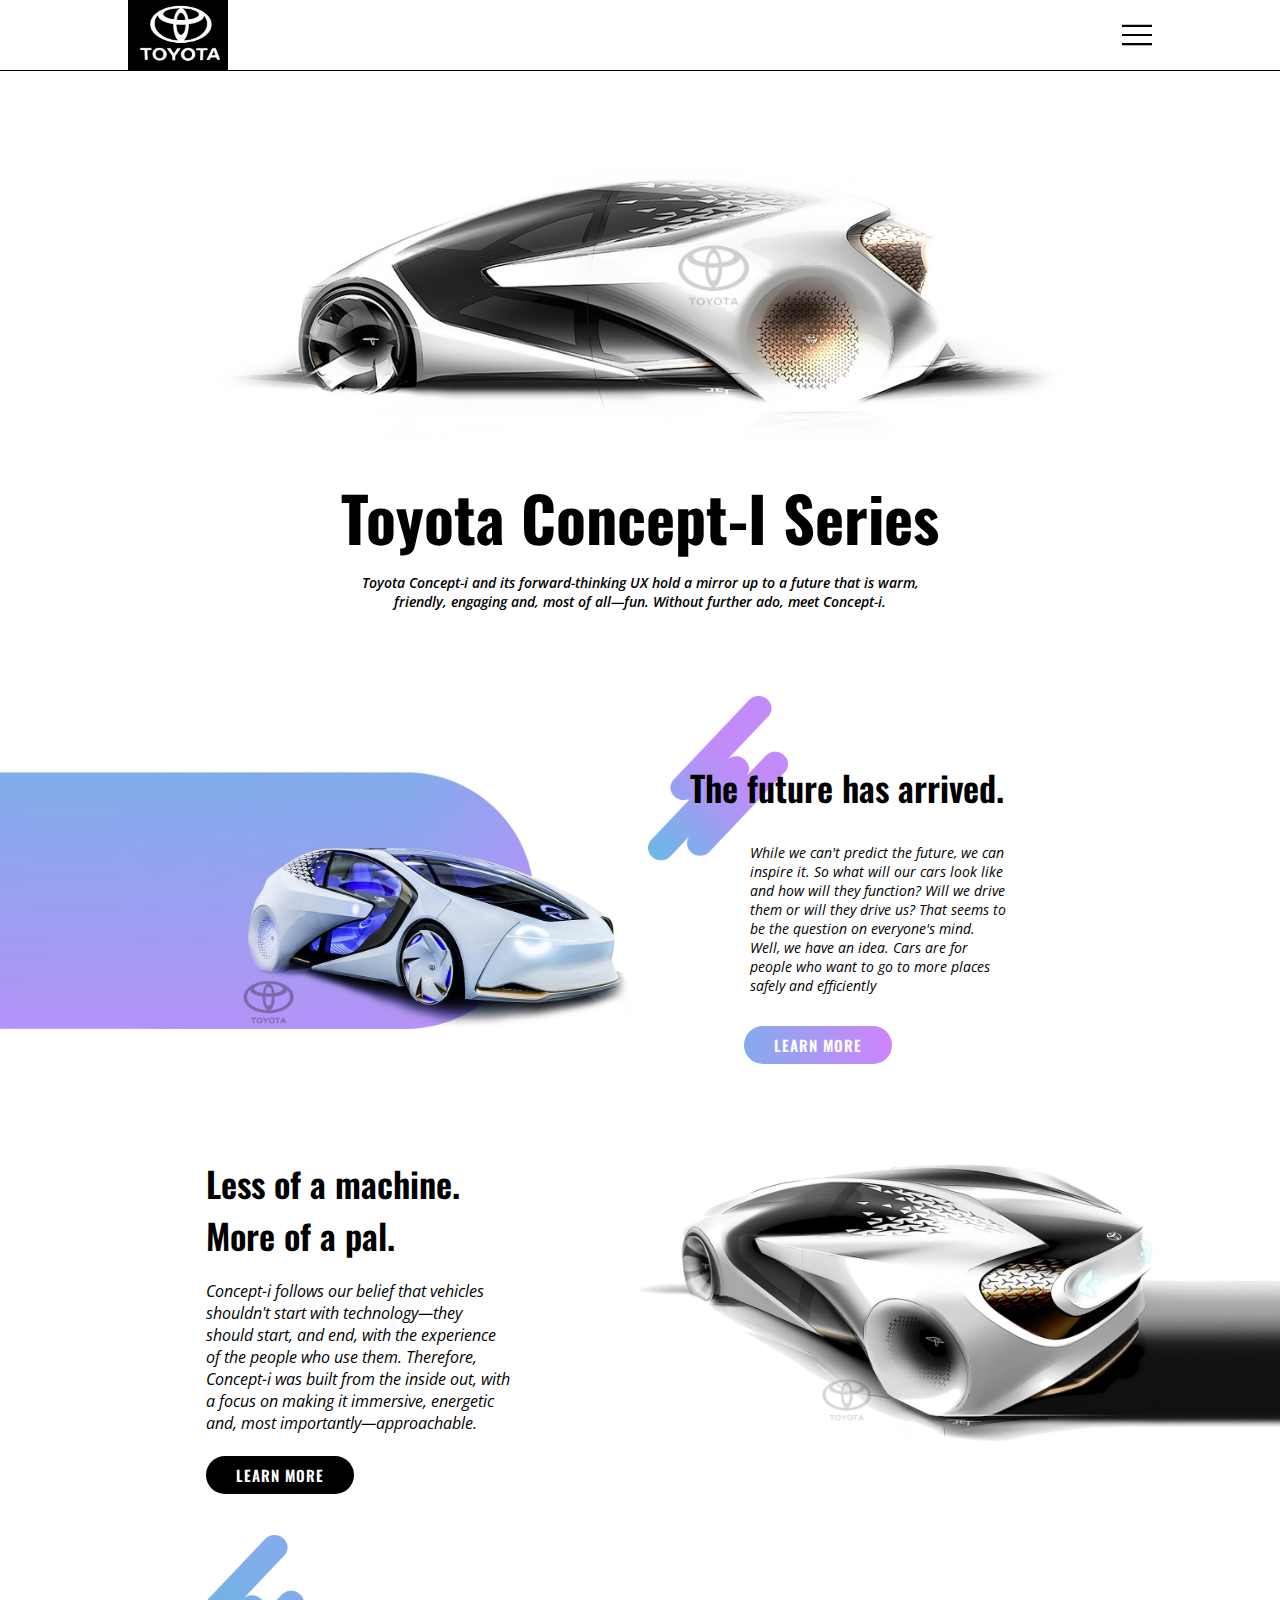
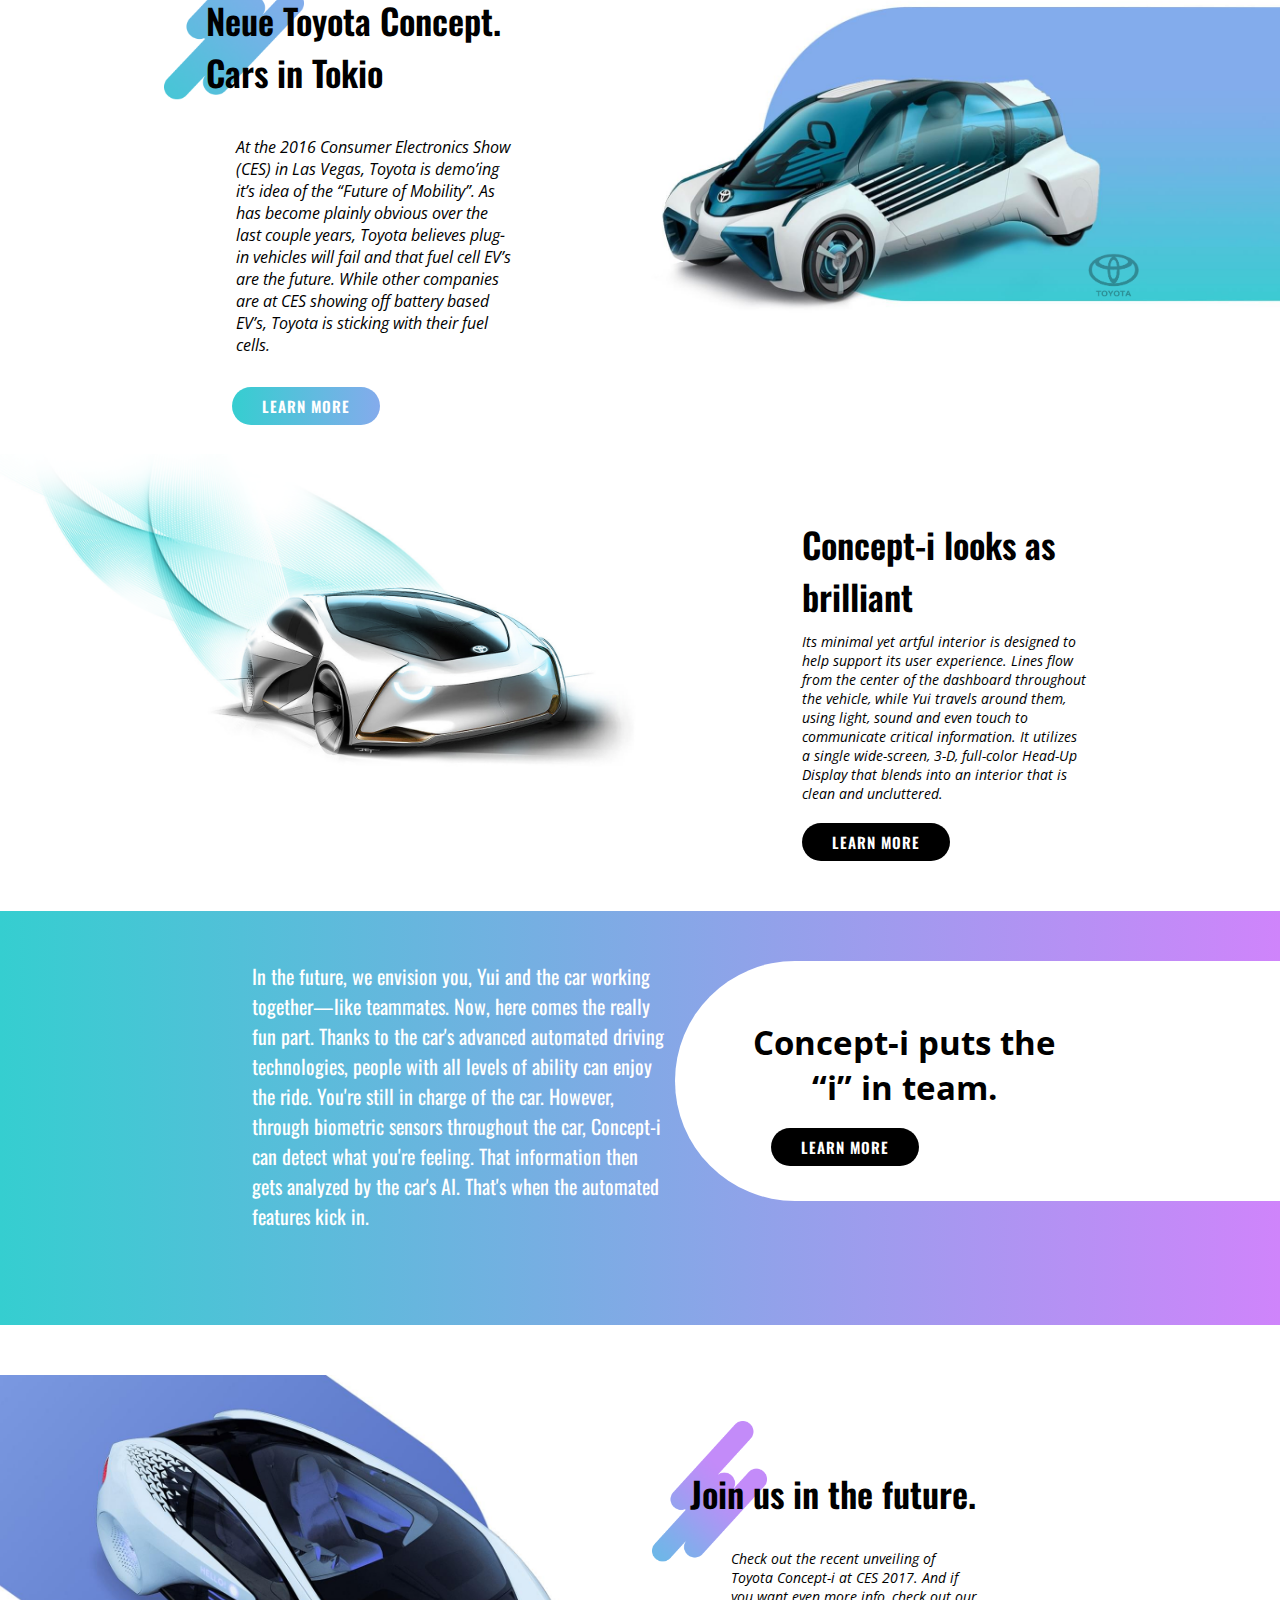
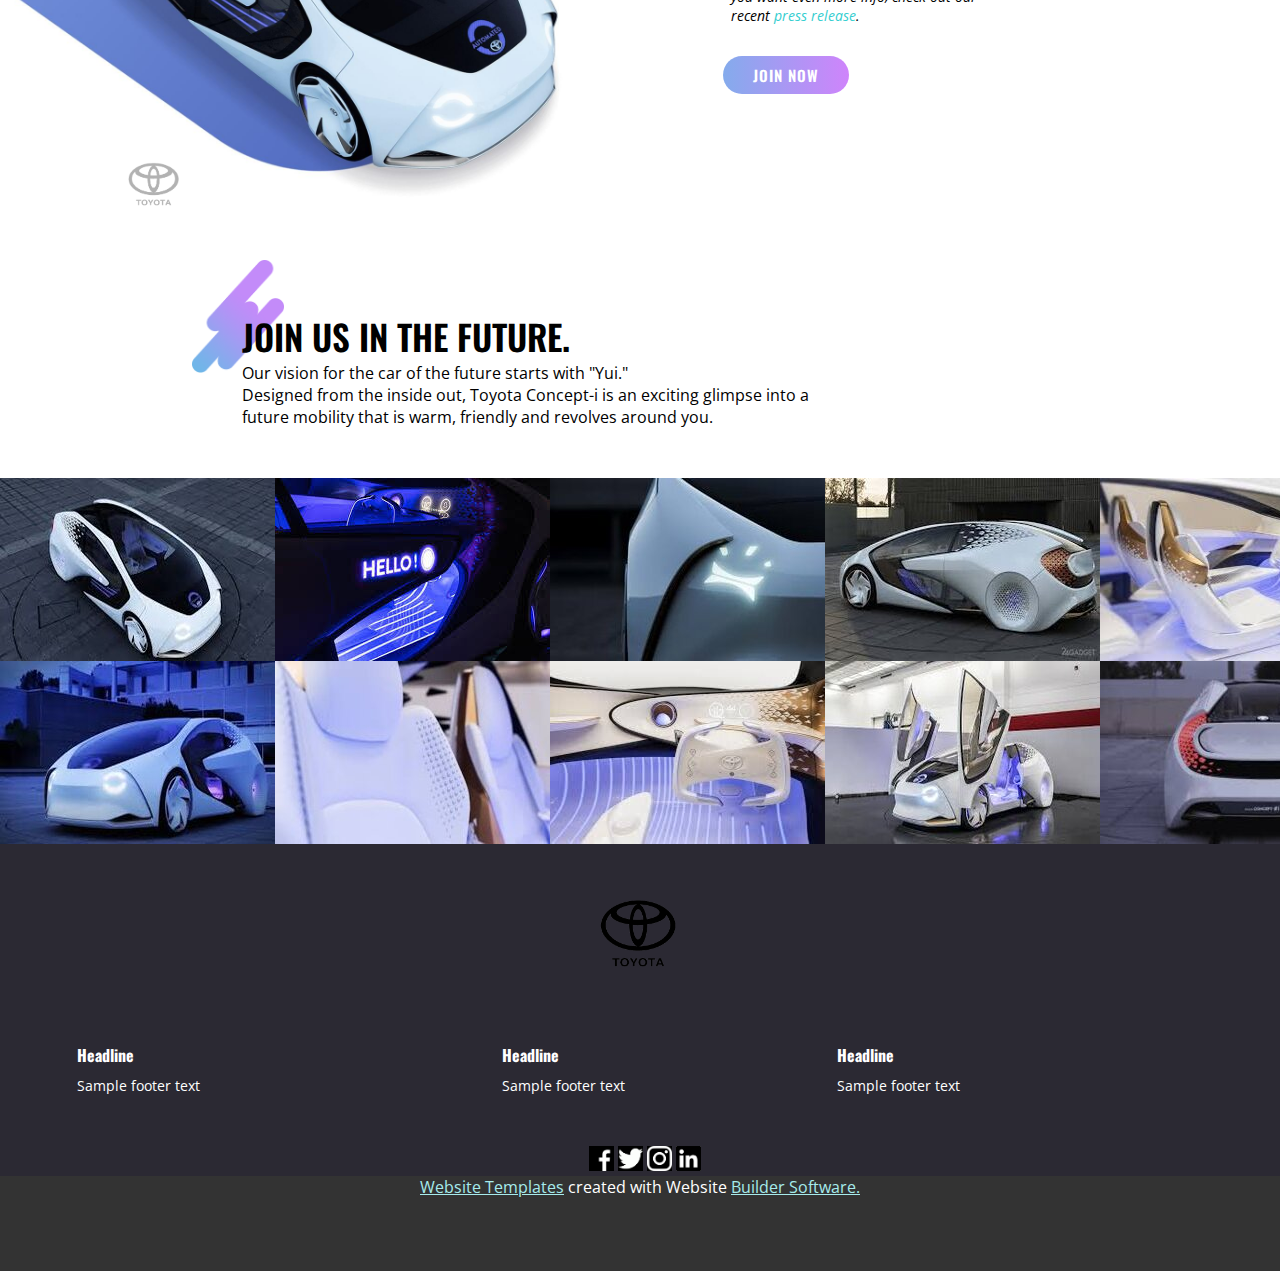
==== index.html @ d62bec1c "Car-sayt" ====
<!DOCTYPE html>
<html lang="en">
<head>
    <meta charset="UTF-8">
    <meta name="viewport" content="width=device-width, initial-scale=1.0">
    <title>Advanced-innovation-cars</title>
    <link rel="stylesheet" href="assets/css/style.css">
    <link rel="icon"  type="image/x-icon" href="assets/images/icon.png">
</head>
<body>
    <div class="first-section">
        <div class="first-section-inner inner">
            <img class="logo" src="assets/images/Tayota.jpeg" alt="">
            <img class="menu" src="assets/images/icons8-menu-52.png" alt="">
        </div>
    </div>  

    <div class="second-section">
        <div class="second-section-inner inner">
            <img src="./assets/images/Car.jpeg" class="car" alt="">
            <div class="second-section-content">
                <h1 class="title">Toyota Concept-I Series</h1>
                <p class="p">Toyota Concept-i and its forward-thinking UX hold a mirror up to a future that is warm, friendly, engaging and, most of all—fun. Without further ado, meet Concept-i.</p>
            </div>
        </div>
    </div>


    <div class="third-section">
        <img src="./assets/images/Car2.jpeg" class="img2" alt="">
        <img src="/assets/images/Toyota3.png" class="img3" alt="">
            <div class="third-section-content">
                <img class="img" src="./assets/images/img.png" alt="">
                <div class="third-section-elements">
                    <h3 class="title2">The future has arrived.</h3>
                    <p class="p">While we can't predict the future, we can inspire it. So what will our cars look like and how will they function? Will we drive them or will they drive us? That seems to be the question on everyone's mind. Well, we have an idea. Cars are for people who want to go to more places safely and efficiently</p>
                    <a href="https://www.toyota.com/" target="_blank" class="Bt title">Learn More</a>
                </div>
            </div>
    </div>


    <div class="fourth-section">
        <div class="fourth-section-content">
            <div class="fourth-section-elements">
                <h3 class="title3 title2">Less of a machine.</h3>
                <h3 class="title3 title2">More of a pal.</h3>
                <div class="text">
                    <p>Concept-i follows our belief that vehicles shouldn't start with technology—they should start, and end, with the experience of the people who use them. Therefore, Concept-i was built from the inside out, with a focus on making it immersive, energetic and, most importantly—approachable.</p>
                </div>
                <a href="https://www.toyota.com/" target="_blank" class="Bt2 title">Learn More</a>
            </div>
        </div>
        <img src="./assets/images/Car3.jpeg" class=" car4" alt="">
    </div>
    <div class="empty"> 

    </div>

    <div class="five-section">
        <div class="five-section-content">
            <img class="logo2" src="./assets/images/img2.png" alt="">
            <div class="five-section-elements">
                <h3 class="title3 title2">Neue Toyota Concept.</h3>
                <h3 class="title3 title2">Cars in Tokio</h3>
                <div class="text2">
                    <p>At the 2016 Consumer Electronics Show (CES) in Las Vegas, Toyota is demo’ing it’s idea of the “Future of Mobility”. As has become plainly obvious over the last couple years, Toyota believes plug-in vehicles will fail and that fuel cell EV’s are the future. While other companies are at CES showing off battery based EV’s, Toyota is sticking with their fuel cells.</p>
                </div>
                <a href="https://www.toyota.com/" target="_blank" class="Bt3 title">Learn More</a>
            </div>
        </div>
        <img src="./assets/images/Car4.jpeg" class=" car5" alt="">
        <img src="/assets/images/Toyota3.png" class="logo3" alt="">
    </div> 



    
    <div class="six-section">
        <img src="./assets/images/car4.png" class="car6" alt="">
            <div class="-sixsection-content">
                <img class="img" src="./assets/images/img.png" alt="">
                <div class="six-section-elements">
                    <h3 class="title2">Concept-i looks as <br> brilliant</h3>
                    <p class="p">Its minimal yet artful interior is designed to help support its user experience. Lines flow from the center of the dashboard throughout the vehicle, while Yui travels around them, using light, sound and even touch to communicate critical information. It utilizes a single wide-screen, 3-D, full-color Head-Up Display that blends into an interior that is clean and uncluttered.</p>
                    <a href="https://www.toyota.com/" target="_blank" class="Bt4 title">Learn More</a>
                </div>
            </div>
    </div>




    <div class="seven-section">
       <div class="text3">
        <p>In the future, we envision you, Yui and the car working together—like teammates. Now, here comes the really fun part. Thanks to the car's advanced automated driving technologies, people with all levels of ability can enjoy the ride. You're still in charge of the car. However, through biometric sensors throughout the car, Concept-i can detect what you're feeling. That information then gets analyzed by the car's AI. That's when the automated features kick in.</p>
       </div>
        <div class="seven-section-content">
            <div class="box">
                <div class="seven-section-elements">
                    <div class="text6">
                        <h3 class="tl">Concept-i puts the <br>  “i” in team.</h3>
                    </div>
                    <a href="https://www.toyota.com/" target="_blank" class="Bt5 title">Learn More</a>
                </div>
            </div>
        </div>
    </div>



    <div class="eight-section">
        <img src="./assets/images/Car5.jpeg" class="img2" alt="">
        <img src="/assets/images/Toyota3.png" class="logo4" alt="">
            <div class="eight-section-content">
                <img class="img8" src="./assets/images/img.png" alt="">
                <div class="eight-section-elements">
                    <h3 class="title2">Join us in the future.</h3>
                    <div class="text-link">
                        <p class="p">Check out the recent unveiling of Toyota Concept-i at CES 2017. And if you want even more info, check out our recent <a class="link" target="_blank" href="https://pressroom.toyota.com/"> press release</a>.</p>
                        <a href="https://www.toyota.com/" target="_blank" class="Bt6 title">Join Now</a>
                    </div>
                </div>
            </div>
    </div>

    <div class="nine-section">
            <div class="nine-section-content">
                <img class="img9" src="./assets/images/img.png" alt="">
                <div class="nine-section-elements">
                    <h3 class="title2">JOIN US IN THE FUTURE.</h3>
                    <p class="text7">Our vision for the car of the future starts with "Yui." <br>
                        Designed from the inside out, Toyota Concept-i is an exciting glimpse into a future mobility that is warm, friendly and revolves around you.</p>                </div>
            </div>
    </div>


    <div class="ten-section">
        <div class="photos">
            <div class="photo1 photo">
                <img src="./assets/images/Car6 .jpg" alt="">
            </div>
            <div class="photo2 photo">
                <img src="./assets/images/Car7.jpg" alt="">
            </div>
            <div class="photo3 photo">
                <img src="./assets/images/Car8.jpg" alt="">
            </div>
            <div class="photo4 photo">
                <img src="./assets/images/Car9.jpg" alt="">
            </div>
            <div class="photo5 photo">
                <img src="./assets/images/Car10.jpg" alt="">
            </div>
            <div class="photo6 photo">
                <img src="./assets/images/Car11.jpg" alt="">
            </div>
            <div class="photo7 photo">
                <img src="./assets/images/Car12.jpg" alt="">
            </div>
            <div class="photo8 photo">
                <img src="./assets/images/Car13.jpg" alt="">
            </div>
            <div class="photo9 photo">
                <img src="./assets/images/Car14.jpg" alt="">
            </div>
            <div class="photo10 photo">
                <img src="./assets/images/Car15.jpg" alt="">
            </div>
        </div>
    </div>



    <div class="eleven-section">
        <div class="link3">
            <a  target="_blank" href="./index.html"><img src="./assets/images/Toyota3.png" class="logo5" alt=""></a>
        </div>
        <div class="text-over">
            <div class="text8">
                <h4 class="title6">Headline</h4>
                <p class="samp">Sample footer text</p>
            </div>
            <div class="text9">
                <h4 class="title6">Headline</h4>
                <p class="samp">Sample footer text</p>
            </div>
            <div class="text10">
                <h4 class="title6">Headline</h4>
                <p class="samp">Sample footer text</p>
            </div>
        </div>
        <div class="eleven-element-section">
            <a target="_blank" href="/index.html"><img src="/assets/images/Facelogo.png" alt="" class="facelogo"></a>
            <a target="_blank" href="/index.html"><img src="/assets/images/twitter.png" alt="" class="twitlogo"></a>
            <a target="_blank" href="/index.html"><img src="/assets/images/Instalogo.png" alt="" class="Instalogo"></a>
            <a target="_blank" href="/index.html"><img src="/assets/images/linklogo.png" alt="" class="linklogo"></a>
        </div>
    </div>
    <div class="twenty-section">
        <div class="twenty-section-elements">
            <p class="text14"> <a target="_blank" class="text12" href="./index.html">Website Templates</a> created with Website <a target="_blank" class="text13" href="./index.html">Builder Software.</a></p>
        </div>
    </div>
</body>
</html>
---- assets/css/style.css ----
@import url('https://fonts.googleapis.com/css2?family=Oswald:wght@200..700&display=swap');
@import url('https://fonts.googleapis.com/css2?family=Open+Sans:ital,wght@0,300..800;1,300..800&display=swap');
*{
    margin: 0;
    padding: 0;
    box-sizing: border-box;
    font-family: "Open Sans", sans-serif;
}
.menu{
    width: 30px;
    height: 30px;
}
.logo{
    width: 100px;
    height: 70px;
}
.inner{
    width: 80%;
    margin: auto;
}
.title{
    font-family: "Oswald", sans-serif;
    font-size: 67px;
}


.first-section{
    border-bottom: 0.5px solid #000;
}

.first-section-inner{
    display: flex;
    align-items: center;
    justify-content: space-between;
}

.car{
    width: 73%;
    height: 23%;
}
.second-section{
    padding: 50px 0px;
}
.second-section-inner{
    padding: 50px 0px ;
    display: flex;
    flex-direction: column;
    align-items: center;
    margin: auto;
    width: 600px;
}
.second-section-content,.car{
    width: 140%;
}
.title{
    font-family: "Oswald", sans-serif;
    font-size: 62px;
}
.p{
    font-size: 14px;
    font-style: italic;
    font-weight: 600;
    margin-top: 10px;
}
.second-section-content{
    width: 100%;
    text-align: center;
    margin-top: 30px;
}

.third-section-content,.img2,.car4,.car5,.car6{
    width: 50%;
}
.car6{
    margin-top: -5%;
}
.third-section,.fourth-section,.five-section,.six-section,.seven-section,.eight-section,.nine-section{
    padding: 50px 0;
    display: flex;
    align-items: start;
    gap: 50px;
}
.third-section-content,.fourth-section-content,.five-section-content,.six-section-content,.seven-section-content,.eight-section-content,.nine-section-content{
    position: relative;
    width: 30%;
    z-index: 1;
}
.img,.logo2{
    width: 140px;
    position: absolute;
    top: 0;
    left: -11%;
    height: 165px;
    z-index: 0;
    top: -22%;
}
.third-section-elements,.five-section-elements,.six-section-elements,.seven-section-elements,.eight-section-elements,.nine-section-elements{
    z-index: 1;
    position: relative;
}
.third-section-elements p,.five-section-elements p,.eight-section-elements p{
    padding: 20px 0 20px 60px;
    font-weight: 400;
    margin-right: 17%;
    font-style: italic;
    margin-bottom: 5%;
}
.five-section-elements p{
    padding: 20px 0 20px 30px;   
}
.six-section-elements{
    margin-left: 19%;
}
.fourth-section-elements p,.six-section-elements p,.seven-section p{
    font-weight: 400;
    margin-right: 17%;
    font-style: italic;
    margin-bottom: 5%; 
}
.seven-section p{
    font-style: normal;
    margin-right: 53%;
    font-family: "Oswald", sans-serif;
    color: white;
}

.title2{
    font-size: 35px;
    font-weight: 600;
    font-family: "Oswald", sans-serif;
}
.Bt,.Bt2,.Bt3,.Bt6{
    background-image: linear-gradient(to right, #84abec, #cf84fb);
    padding: 8px 30px;
    border-radius: 20px;
    color: #FFF;
    letter-spacing: 1px;
    text-transform: uppercase;
    text-decoration: none;
    font-weight: 600;
    font-size: 15px;
    margin-left: 14%;
}
.Bt2,.Bt4,.Bt5{
    background-image: none;
    background-color: #000;
    padding: 8px 30px;
    border-radius: 20px;
    color: #FFF;
    letter-spacing: 1px;
    text-transform: uppercase;
    text-decoration: none;
    font-weight: 600;
    margin-left: 0%;
    font-size: 15px;
    display: block;
    margin-top: 6%;
    width: max-content;
}

.Bt3{
    background-image: linear-gradient(to right, #35ced0, #84abec);
    margin-left: 7%;
}

.img3,.logo3{
    width: 4%;
    z-index: 0;
    position: absolute;
    opacity: 0.3;
    margin-top: 16.9%;
    margin-left: 19%;
}
.logo3{
    margin-top: 20%;
    margin-right: 11%;
}
.logo2{
    margin-top: 9%;
}
.fourth-section,.five-section,.seven-section{
    justify-content: end;
}
.fourth-section-elements,.five-section-elements{
    margin-right: 4%;
}
.text,.text2{
    margin-top: 5%;
}
.six-section-elements{
    margin-right: 23%;
}
.seven-section{
    justify-content: end;
    background-image: linear-gradient(-90deg, #cf84fb, #35ced0);
    width: 100%;
}
.text3{
    margin-left: 19.7%;
    font-size: 20px;
}
.seven-section-elements{
    position: relative;

}
.text6,.seven-section-elements{
    margin-right: -100%;
    text-align: center;
    margin-top: 33%;
}
.text6{
    margin-top: 16%;
    margin-left: -50%;
    font-weight: 700;
}
.box{
    background-color: white;
    position: absolute;
    right: 0;
    font-size: 28px;
    padding: 10px 450px 35px 7px;
    border-top-left-radius: 300px;
    border-bottom-left-radius: 300px;
}
.Bt5{
    margin-left: 30%;
}
.link{
    color:#35ced0;
    text-decoration: none;
}
.eight-section-elements{
    margin-top: 24%;
}
.text-link{
    margin-left: -5%;
    margin-right: 8%;
}
.img8{
    width: 30%;
    position: absolute;
    z-index: 0;
    margin-top: 12%;
    margin-left: -10%;
}
.logo4{
    width: 4%;
    opacity: 0.3;
    position: absolute;
    z-index: 0;
    margin-top: 30%;
    margin-left: 10%;
}
.nine-section-content{
    z-index: 1;
    position: relative;
}
.img9{
    width: 24%;
    position: absolute;
    z-index: 0;
    margin-top: -13%;
    margin-left: 50%;
}
.nine-section-elements{
    margin-left: 63%;
    margin-right: -123%;
}
.text7{
    margin-right: 3%;
}

.photo{
    height: 0px;
}

.photos{
    width: 100px;
    height: 366px;
    display: grid;
    grid-template-columns: repeat(5,1fr);
}
.logo5{
    width: 95%;
    height: 80px;
}
.eleven-section{
    background-color: #2b2933;
}
.link3{
    display: flex;
    align-items: center;
    justify-content:space-around;
}
.logo5{
    margin-top: 63%;
}
.text-over{
    display: flex;
    align-items: center;
    justify-content: space-between;
    color: white;
    margin-top: 5%;
}
.text8{
    margin-left: 6%;
}
.title6{
    font-family: "Oswald", sans-serif;
}
.samp{
    font-size: 14px;
    margin-top: 7%;
}
.text9{
    margin-left: -18%;
}
.text10{
    position: relative;
    right: 25%;
}
.facelogo,.twitlogo,.Instalogo,.linklogo{
    width: 14%;
}
.eleven-element-section{
    margin: auto;
    width: 14%;
    margin-top: 4%;
    margin-left: 46%;
}
.twenty-section{
    width: 100%;
    height: 95px;
    background-color: #333333;
}
.text12,.text13{
    color: #A6EBEC;
}
.text14{
    width: 100%;
    height: 95px;
    text-align: center;
    color: white;
}
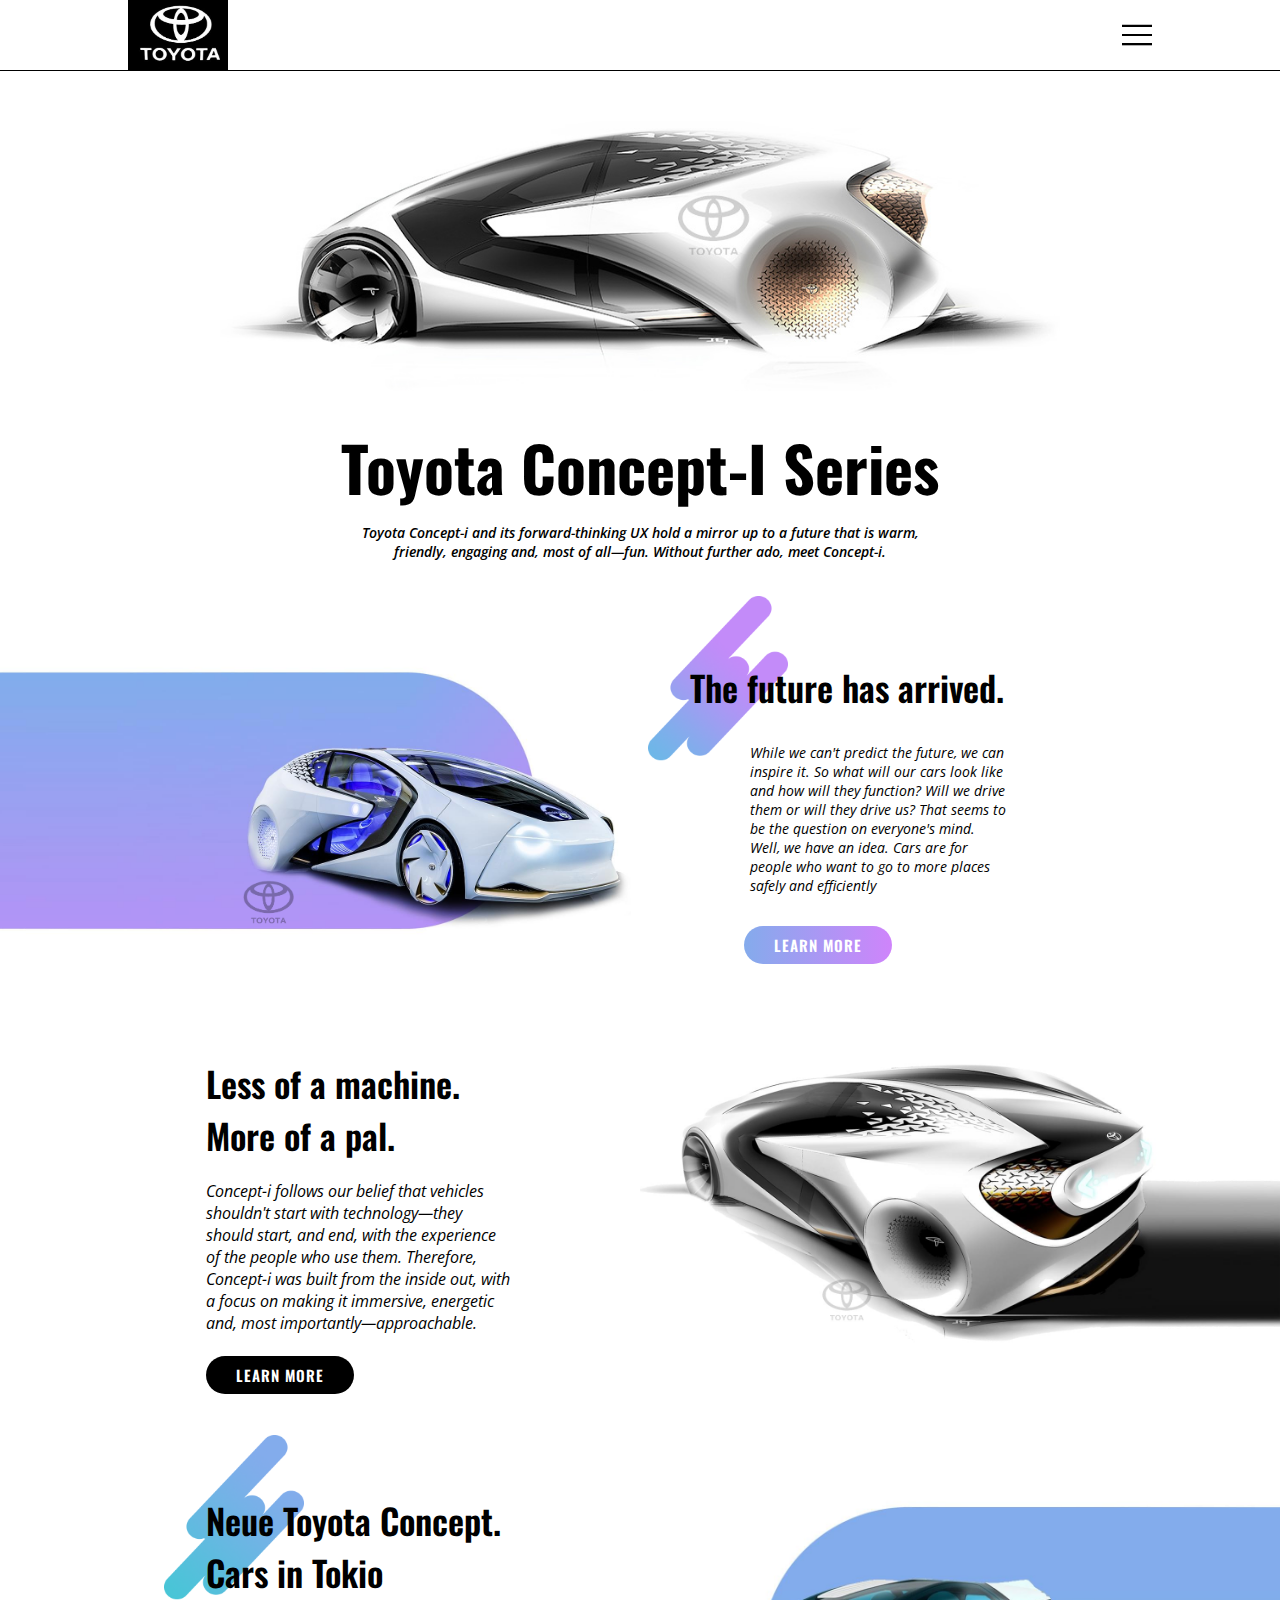
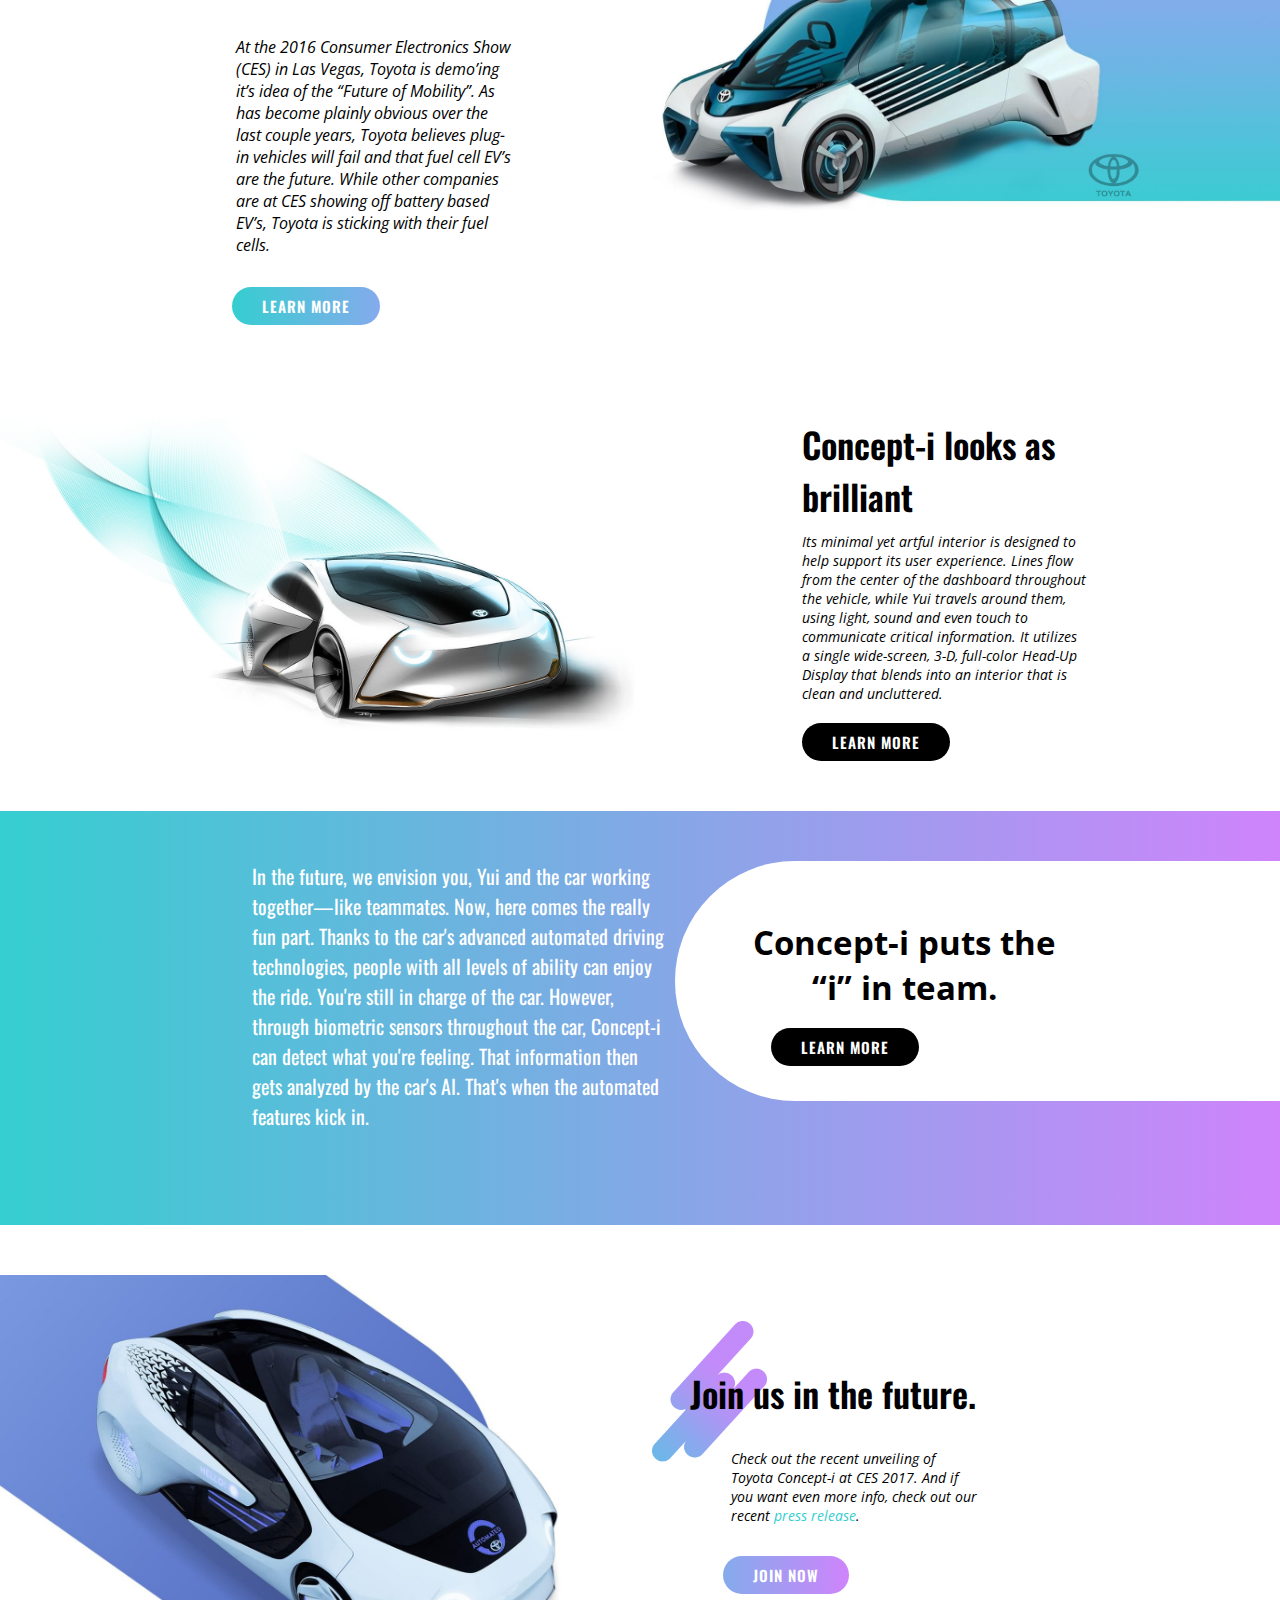
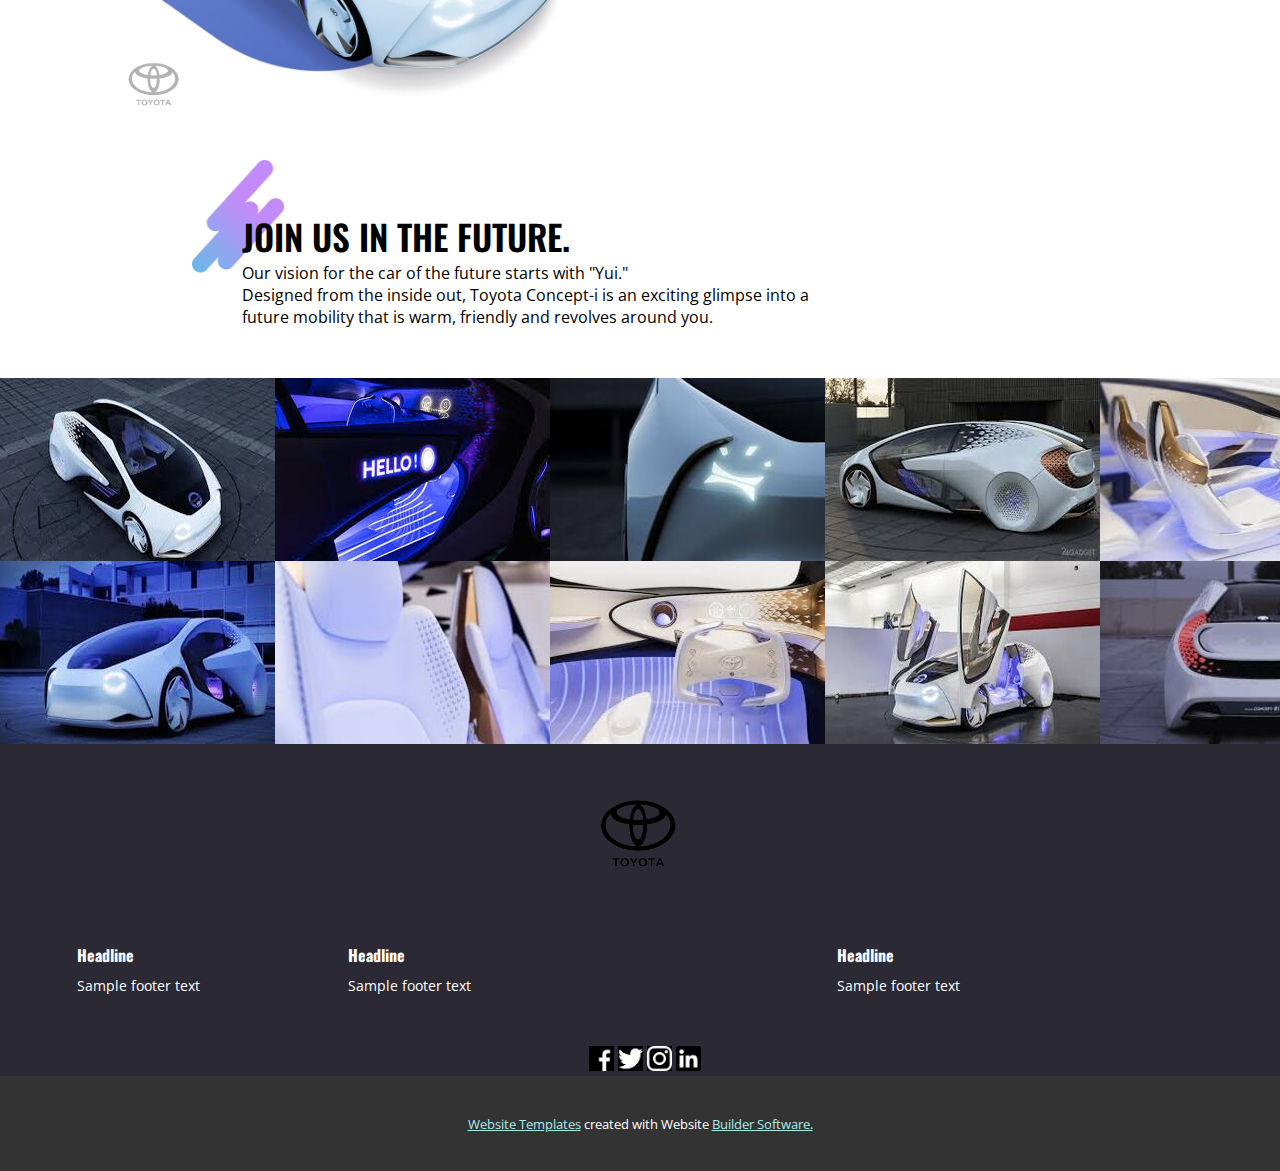
==== commit 2b3b300c: "Car-saytv3" ====
--- a/index.html
+++ b/index.html
@@ -8,12 +8,29 @@
     <link rel="icon"  type="image/x-icon" href="assets/images/icon.png">
 </head>
 <body>
-    <div class="first-section">
+    
+
+    <div class="first-section" id="sec">
         <div class="first-section-inner inner">
             <img class="logo" src="assets/images/Tayota.jpeg" alt="">
-            <img class="menu" src="assets/images/icons8-menu-52.png" alt="">
+            <button class="menu" id="button">
+                <img style="width: 30px; height: 30px;" src="assets/images/icons8-menu-52.png" alt="">
+            </button>
         </div>
     </div>  
+
+    <div class="mt" id="mt">
+        <div class="close" id="close">
+            <button style="width: 40px;height: 38px;"><img src="./assets/images/Close.svg" alt=""></button>
+        </div>
+        <ul>
+            <li><a href="./index.html">Home</a></li>
+            &nbsp;
+            <li><a href="">Page 1</a></li>
+        </ul>
+    </div>
+
+
 
     <div class="second-section">
         <div class="second-section-inner inner">
@@ -24,6 +41,7 @@
             </div>
         </div>
     </div>
+
 
 
     <div class="third-section">
@@ -53,9 +71,7 @@
         </div>
         <img src="./assets/images/Car3.jpeg" class=" car4" alt="">
     </div>
-    <div class="empty"> 
-
-    </div>
+
 
     <div class="five-section">
         <div class="five-section-content">
@@ -202,6 +218,7 @@
             <p class="text14"> <a target="_blank" class="text12" href="./index.html">Website Templates</a> created with Website <a target="_blank" class="text13" href="./index.html">Builder Software.</a></p>
         </div>
     </div>
+    <script src="./assets/js/script.js" ></script>
 </body>
 </html>
 
--- a/assets/css/style.css
+++ b/assets/css/style.css
@@ -6,6 +6,9 @@
     box-sizing: border-box;
     font-family: "Open Sans", sans-serif;
 }
+body{
+    overflow-x: hidden;
+}
 .menu{
     width: 30px;
     height: 30px;
@@ -42,7 +45,6 @@
     padding: 50px 0px;
 }
 .second-section-inner{
-    padding: 50px 0px ;
     display: flex;
     flex-direction: column;
     align-items: center;
@@ -72,7 +74,8 @@
     width: 50%;
 }
 .car6{
-    margin-top: -5%;
+    position: relative;
+    top: -5%;
 }
 .third-section,.fourth-section,.five-section,.six-section,.seven-section,.eight-section,.nine-section{
     padding: 50px 0;
@@ -303,7 +306,8 @@
     margin-top: 5%;
 }
 .text8{
-    margin-left: 6%;
+    position: relative;
+    left: 6%;
 }
 .title6{
     font-family: "Oswald", sans-serif;
@@ -313,7 +317,8 @@
     margin-top: 7%;
 }
 .text9{
-    margin-left: -18%;
+    position: relative;
+    left: -18%;
 }
 .text10{
     position: relative;
@@ -331,14 +336,116 @@
 .twenty-section{
     width: 100%;
     height: 95px;
+    display: flex;
+    align-items: center;
+    justify-content: center;
     background-color: #333333;
 }
 .text12,.text13{
     color: #A6EBEC;
 }
+
 .text14{
     width: 100%;
-    height: 95px;
-    text-align: center;
+    font-size: 13px;
     color: white;
-}+}
+.menu{
+    width: 30px;
+    height: 30px;
+    background-color: transparent;
+    border: none;
+    outline: none;
+}
+menu img{
+    width: 100%;
+    height: 100%;
+}
+
+.mt{
+    width: 0;
+    opacity: 0;
+    height: 101%;
+    background-color: #000;
+    position: relative;
+    left: -100px;
+    position: absolute;
+    display: flex;
+    align-items: start;
+    justify-content: center;
+    transition: width .8s ease-in-out;
+    top: -1%;
+}
+.mt ul{
+    margin-top: 30%;
+}
+.mt ul a{
+    text-decoration: none;
+    color: white;
+}
+.open-menu{
+    width: 18%;
+    opacity: 1;
+    left: 0;
+}
+.menu-close{
+    height: 101%;
+    z-index: 0;
+    position: absolute;
+}
+.close img,button{
+    width: 40px;
+    height: 38px;
+    background-color: transparent;
+    border: none;
+    outline: none;
+}
+
+
+@media(max-width:480px){
+    .logo{
+        width: 30%;
+        height: 30%;
+    }
+    .first-section-inner{
+        justify-content:end;
+    }
+    .second-section-inner,.second-section,.second-section-content{
+        width: 150%;
+    }
+    .first-section{
+        width: 400%;
+        margin-top: 38%;
+    }
+    .menu{
+        width: 8%;
+        height: 8%;
+        position: relative;
+        left: 8%;
+        top: -64px;
+    }
+    .title{
+        font-size: 89px;
+    }
+    .first-section{
+        border-bottom: 4px solid #000;
+        display: flex;
+        align-items: center;
+        justify-content: center;
+    }
+    .car{
+        width: 150%;
+        margin-left: 73%;
+        margin-top: 29%;
+    }
+    .title{
+        position: relative;
+        left: 22%;
+    }
+    .p{
+        position: relative;
+        left: 34%;
+        margin-right: 19%;
+        font-size: 50px;
+    }
+}
